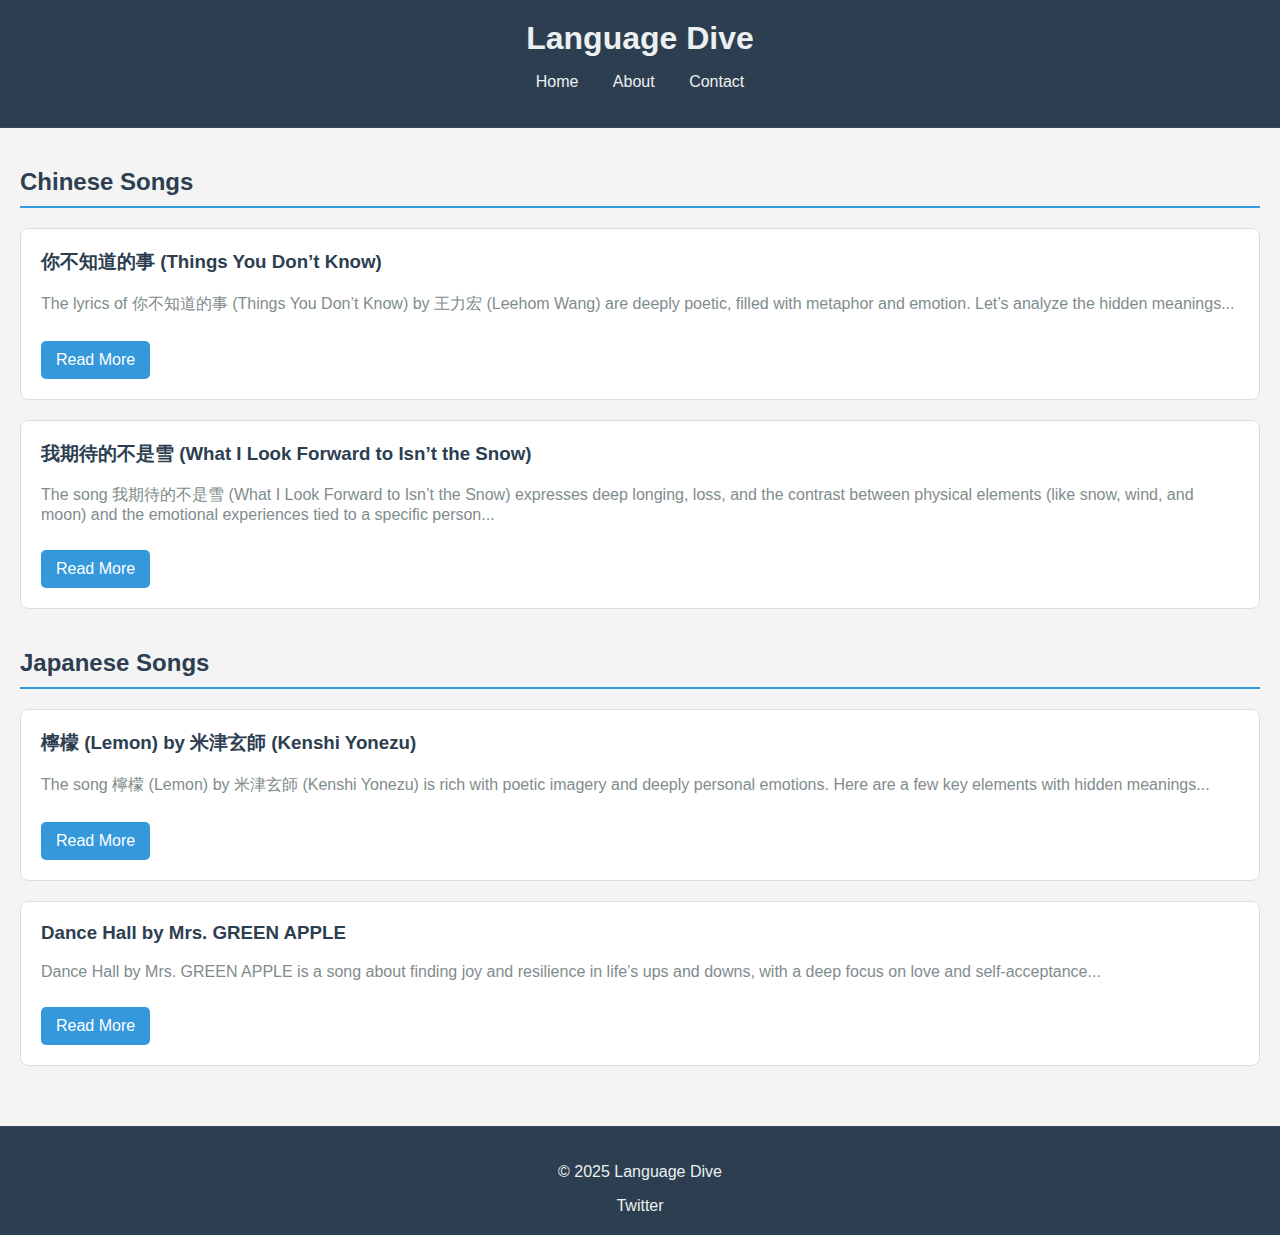
==== index.html @ 9c8c51e6 "snow" ====
<!DOCTYPE html>
<html lang="en">
<head>
    <meta charset="UTF-8">
    <meta name="viewport" content="width=device-width, initial-scale=1.0">
    <title>Language Dive</title>
    <link rel="stylesheet" href="styles.css">
</head>
<body>
    <header>
        <h1>Language Dive</h1>
        <nav>
            <ul>
                <li><a href="#">Home</a></li>
                <li><a href="aboutme.html">About</a></li>
                
                <li><a href="#">Contact</a></li>
            </ul>
        </nav>
    </header>
    <main>
        <section class="category-section">
            <h2 class="category-title">Chinese Songs</h2>
            <article>
                <h3>你不知道的事 (Things You Don’t Know)</h3>
                <p>The lyrics of 你不知道的事 (Things You Don’t Know) by 王力宏 (Leehom Wang) are deeply poetic, filled with metaphor and emotion. Let’s analyze the hidden meanings...</p>
                <a href="full-article-chinese.html" class="read-more">Read More</a>
            </article>
            <!-- Add more Chinese song articles here -->
            <article>
                <h3>我期待的不是雪 (What I Look Forward to Isn’t the Snow) </h3>
                <p>The song 我期待的不是雪 (What I Look Forward to Isn’t the Snow) expresses deep longing, loss, and the contrast between physical elements (like snow, wind, and moon) and the emotional experiences tied to a specific person...</p>
                <a href="full-article-snow.html" class="read-more">Read More</a>
            </article>
        </section>

        <section class="category-section">
            <h2 class="category-title">Japanese Songs</h2>
            <article>
                <h3> 檸檬 (Lemon) by 米津玄師 (Kenshi Yonezu)</h3>
                <p>The song 檸檬 (Lemon) by 米津玄師 (Kenshi Yonezu) is rich with poetic imagery and deeply personal emotions. Here are a few key elements with hidden meanings...</p>
                <a href="full-article-japanese.html" class="read-more">Read More</a>
            </article>
            <!-- Add more Japanese song articles here -->
            <article>
                <h3> Dance Hall by Mrs. GREEN APPLE</h3>
                <p>Dance Hall by Mrs. GREEN APPLE is a song about finding joy and resilience in life’s ups and downs, with a deep focus on love and self-acceptance...</p>
                <a href="full-article-dance.html" class="read-more">Read More</a>
            </article>
        </section>
    </main>
    <footer>
        <p>&copy; 2025 Language Dive</p>
        <div class="social-icons">
            <a href="https://x.com/yona31133">Twitter</a>
        </div>
    </footer>
</body>
</html>
---- styles.css ----
body {
    font-family: 'Roboto', sans-serif;
    color: #333;
    background-color: #f4f4f4;
    margin: 0;
    padding: 0;
}

header {
    background-color: #2c3e50;
    padding: 20px;
    text-align: center;
    border-bottom: 1px solid #34495e;
}

header h1 {
    color: #ecf0f1;
    margin: 0;
}

nav ul {
    list-style: none;
    padding: 0;
}

nav ul li {
    display: inline;
    margin: 0 15px;
}

nav ul li a {
    text-decoration: none;
    color: #ecf0f1;
}

main {
    padding: 20px;
}

.category-section {
    margin-bottom: 40px;
}

.category-title {
    color: #2c3e50;
    border-bottom: 2px solid #3498db;
    padding-bottom: 10px;
    margin-bottom: 20px;
}

article {
    background-color: #fff;
    padding: 20px;
    border: 1px solid #ddd;
    border-radius: 8px;
    margin-bottom: 20px;
}

article h3 {
    color: #2c3e50;
    margin-top: 0;
}

article p {
    color: #7f8c8d;
}

.read-more {
    display: inline-block;
    margin-top: 10px;
    padding: 10px 15px;
    background-color: #3498db;
    color: #fff;
    text-decoration: none;
    border-radius: 5px;
}

.read-more:hover {
    background-color: #2980b9;
}

footer {
    text-align: center;
    padding: 20px;
    background-color: #2c3e50;
    border-top: 1px solid #34495e;
    color: #ecf0f1;
}

.social-icons a {
    margin: 0 10px;
    text-decoration: none;
    color: #ecf0f1;
}

.social-icons a:hover {
    color: #3498db;
}
/* Existing styles from previous CSS */

.about-section {
    max-width: 800px;
    margin: 0 auto;
    padding: 20px;
    background-color: #fff;
    border-radius: 8px;
    box-shadow: 0 2px 4px rgba(0, 0, 0, 0.1);
}

.about-section h2 {
    color: #2c3e50;
    margin-top: 0;
}

.about-section p {
    color: #7f8c8d;
    line-height: 1.6;
    margin-bottom: 20px;
}
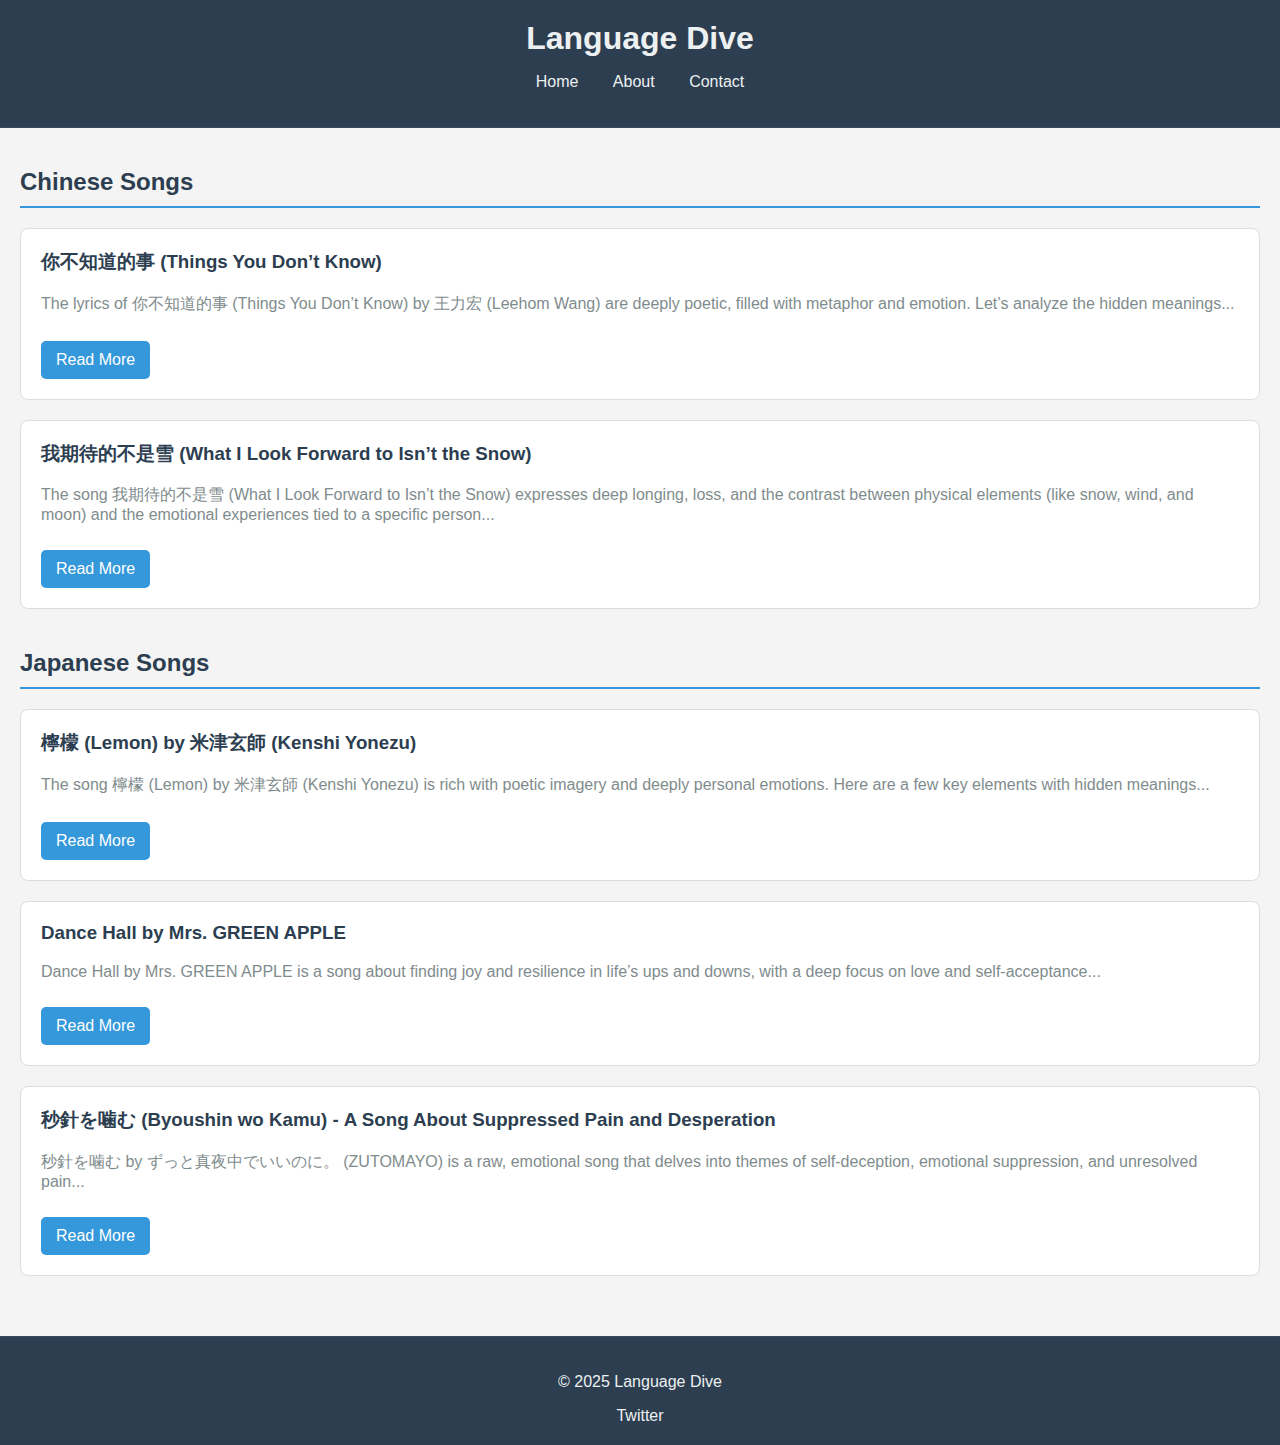
==== commit c882ef90: "byoushin" ====
--- a/index.html
+++ b/index.html
@@ -5,6 +5,8 @@
     <meta name="viewport" content="width=device-width, initial-scale=1.0">
     <title>Language Dive</title>
     <link rel="stylesheet" href="styles.css">
+    <script async src="https://pagead2.googlesyndication.com/pagead/js/adsbygoogle.js?client=ca-pub-9302344636988432"
+     crossorigin="anonymous"></script>
 </head>
 <body>
     <header>
@@ -47,6 +49,11 @@
                 <p>Dance Hall by Mrs. GREEN APPLE is a song about finding joy and resilience in life’s ups and downs, with a deep focus on love and self-acceptance...</p>
                 <a href="full-article-dance.html" class="read-more">Read More</a>
             </article>
+            <article>
+                <h3>秒針を噛む (Byoushin wo Kamu) - A Song About Suppressed Pain and Desperation</h3>
+                <p>秒針を噛む by ずっと真夜中でいいのに。 (ZUTOMAYO) is a raw, emotional song that delves into themes of self-deception, emotional suppression, and unresolved pain...</p>
+                <a href="byoushin.html" class="read-more">Read More</a>
+            </article>
         </section>
     </main>
     <footer>
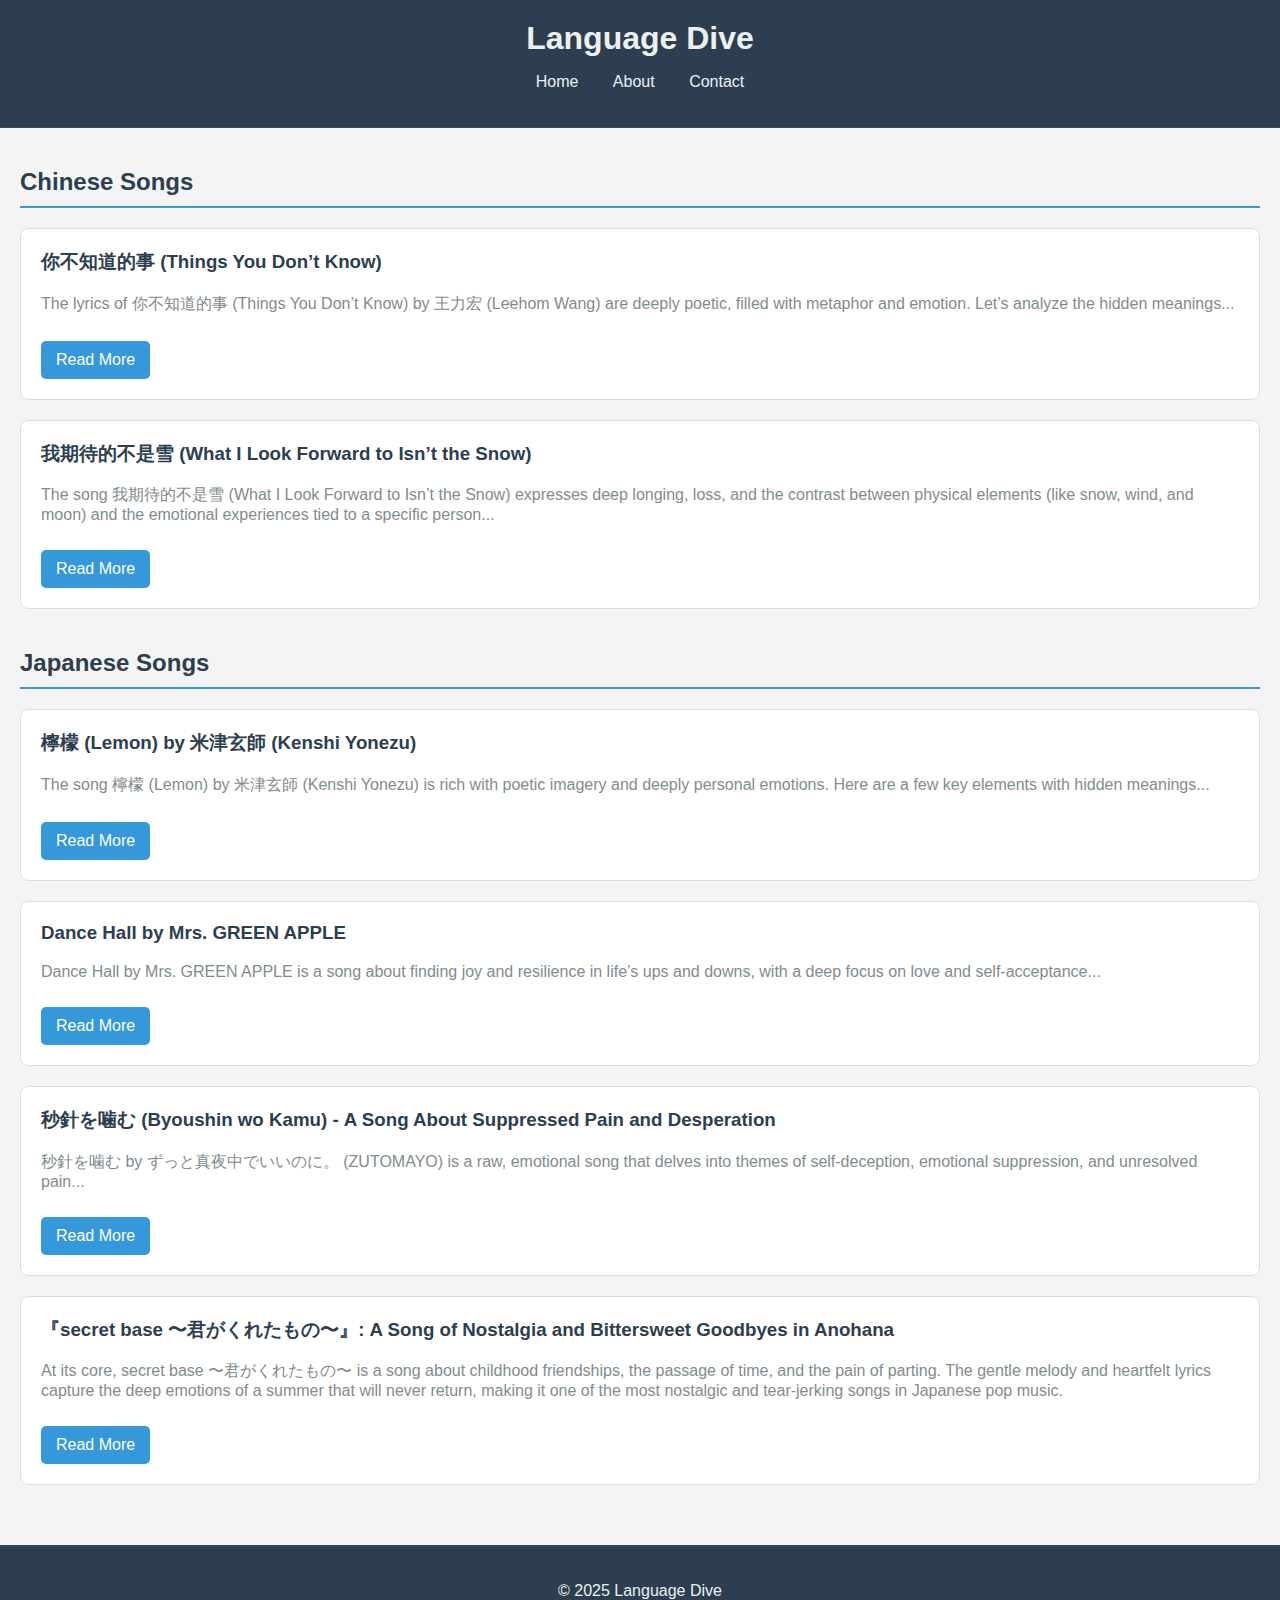
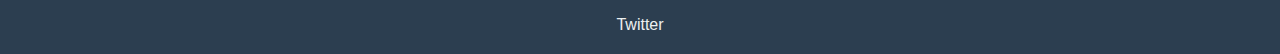
==== commit 92da64f9: "secretbase" ====
--- a/index.html
+++ b/index.html
@@ -54,6 +54,11 @@
                 <p>秒針を噛む by ずっと真夜中でいいのに。 (ZUTOMAYO) is a raw, emotional song that delves into themes of self-deception, emotional suppression, and unresolved pain...</p>
                 <a href="byoushin.html" class="read-more">Read More</a>
             </article>
+            <article>
+                <h3>『secret base 〜君がくれたもの〜』: A Song of Nostalgia and Bittersweet Goodbyes in Anohana</h3>
+                <p>At its core, secret base 〜君がくれたもの〜 is a song about childhood friendships, the passage of time, and the pain of parting. The gentle melody and heartfelt lyrics capture the deep emotions of a summer that will never return, making it one of the most nostalgic and tear-jerking songs in Japanese pop music.</p>
+                <a href="secretbase.html" class="read-more">Read More</a>
+            </article>
         </section>
     </main>
     <footer>
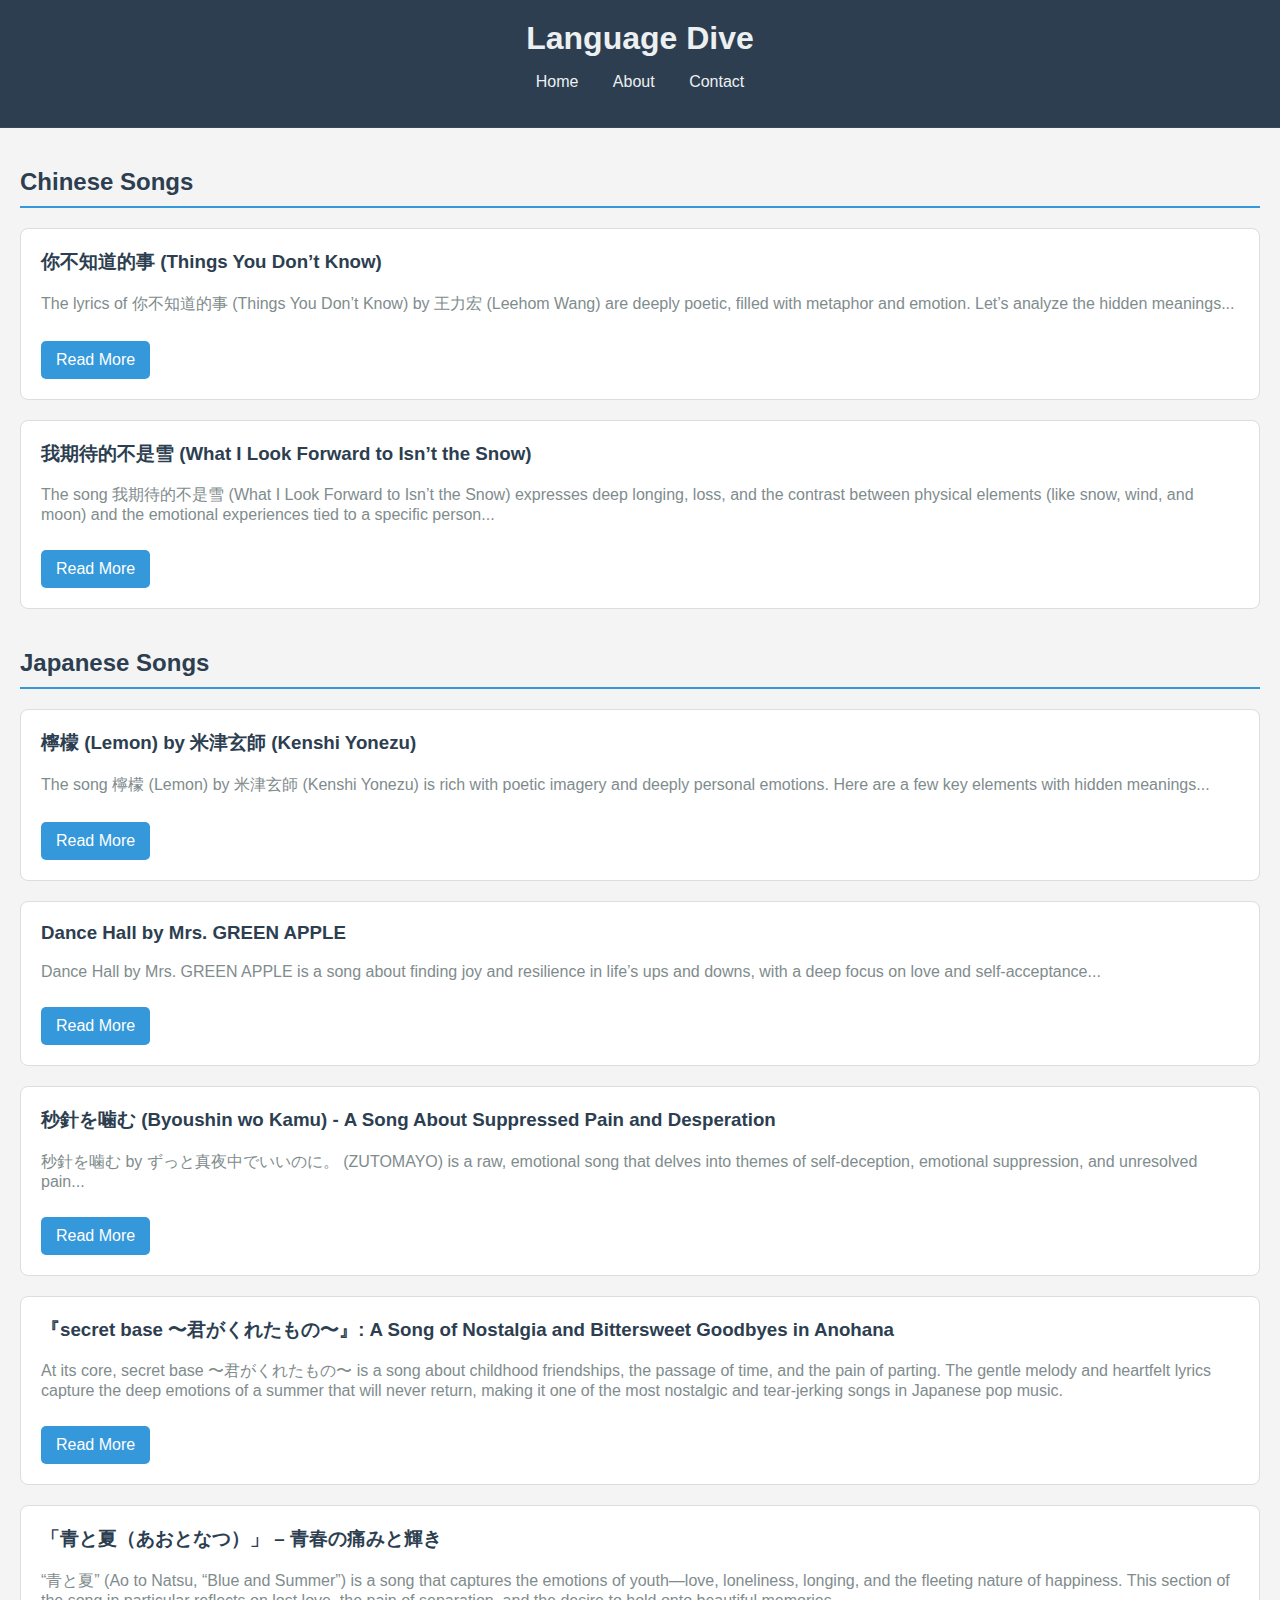
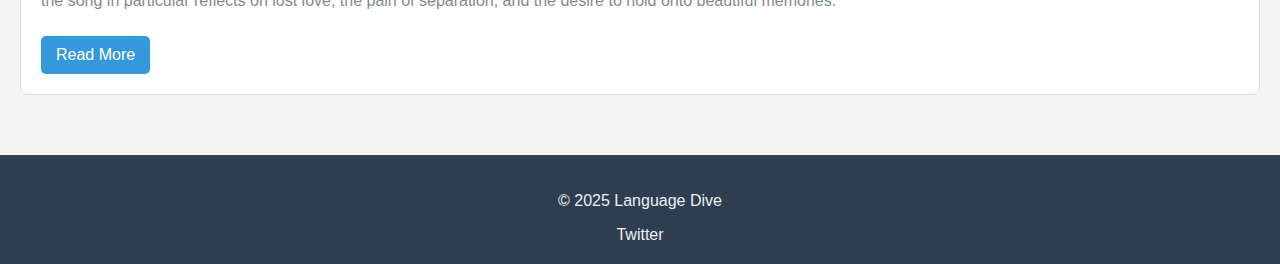
==== commit 130662d6: "bluesummer" ====
--- a/index.html
+++ b/index.html
@@ -59,6 +59,11 @@
                 <p>At its core, secret base 〜君がくれたもの〜 is a song about childhood friendships, the passage of time, and the pain of parting. The gentle melody and heartfelt lyrics capture the deep emotions of a summer that will never return, making it one of the most nostalgic and tear-jerking songs in Japanese pop music.</p>
                 <a href="secretbase.html" class="read-more">Read More</a>
             </article>
+            <article>
+                <h3>「青と夏（あおとなつ）」 – 青春の痛みと輝き</h3>
+                <p>“青と夏” (Ao to Natsu, “Blue and Summer”) is a song that captures the emotions of youth—love, loneliness, longing, and the fleeting nature of happiness. This section of the song in particular reflects on lost love, the pain of separation, and the desire to hold onto beautiful memories.</p>
+                <a href="secretbase.html" class="read-more">Read More</a>
+            </article>
         </section>
     </main>
     <footer>
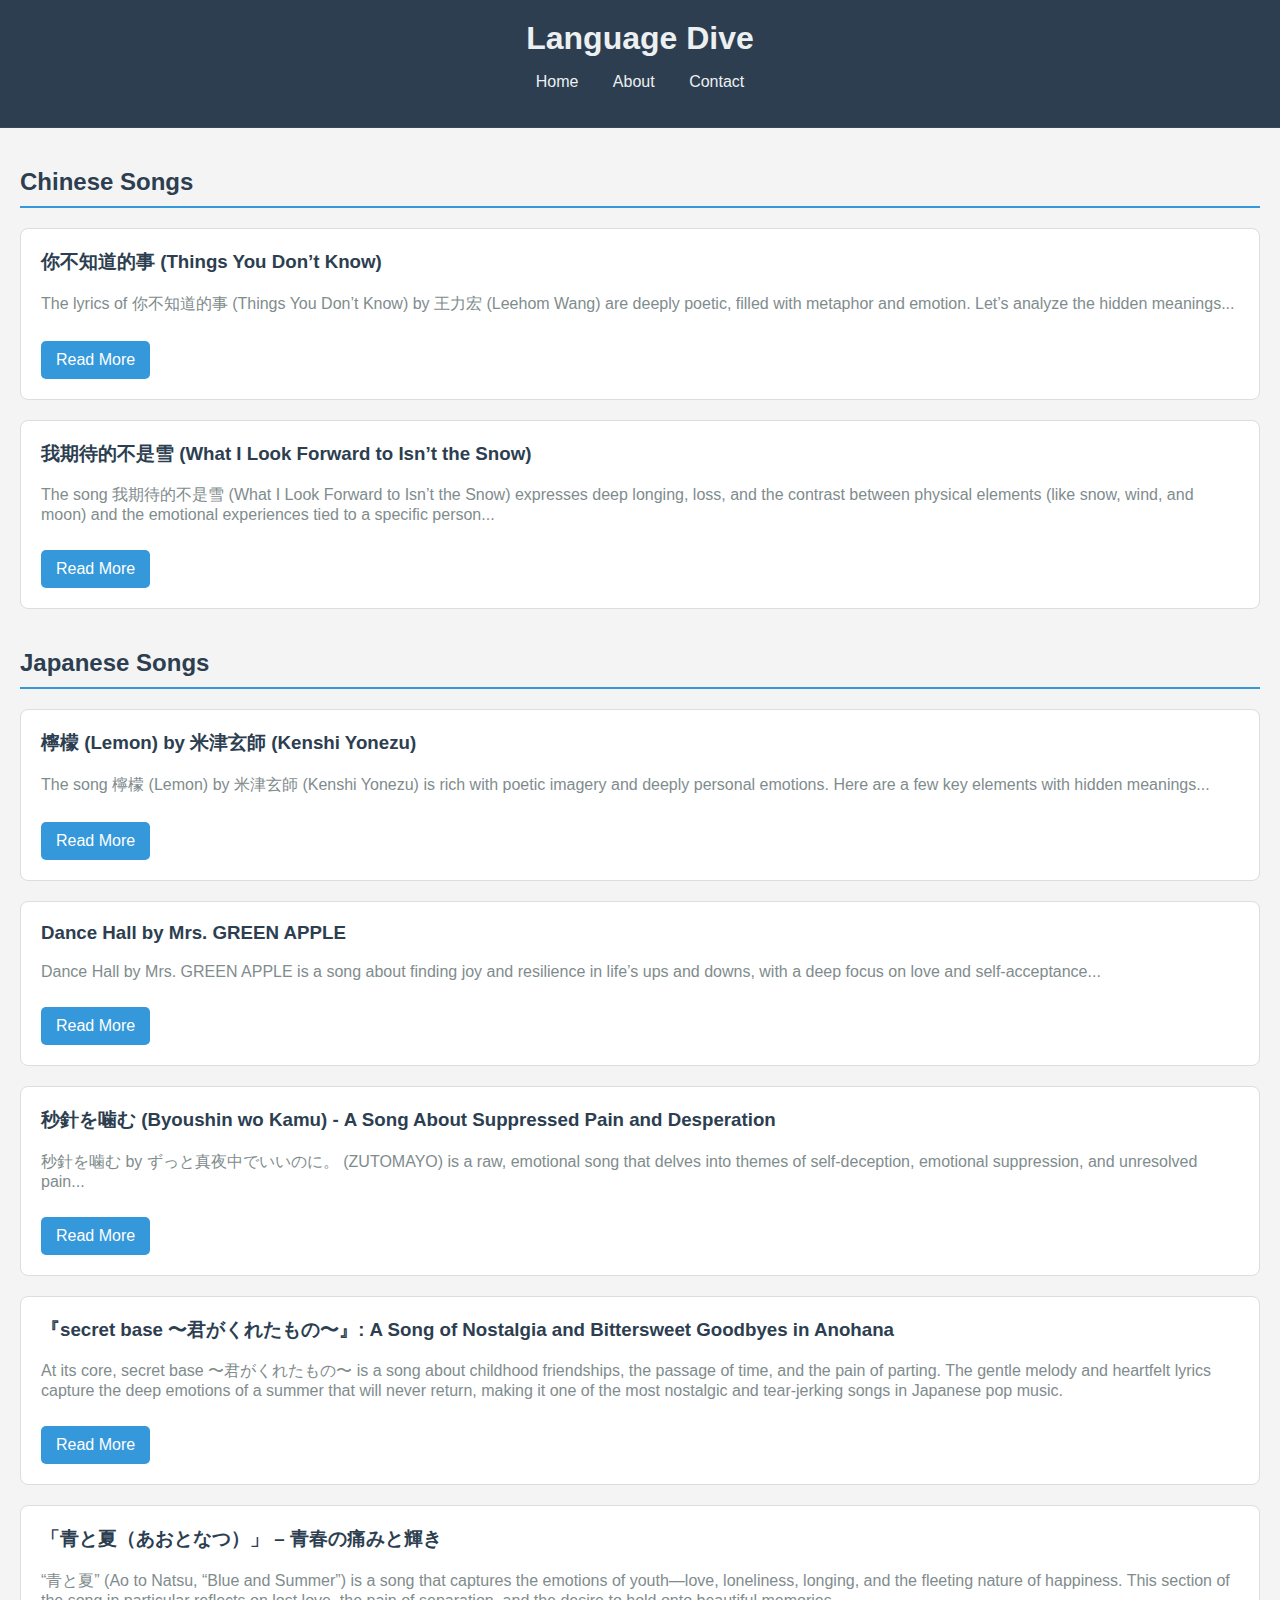
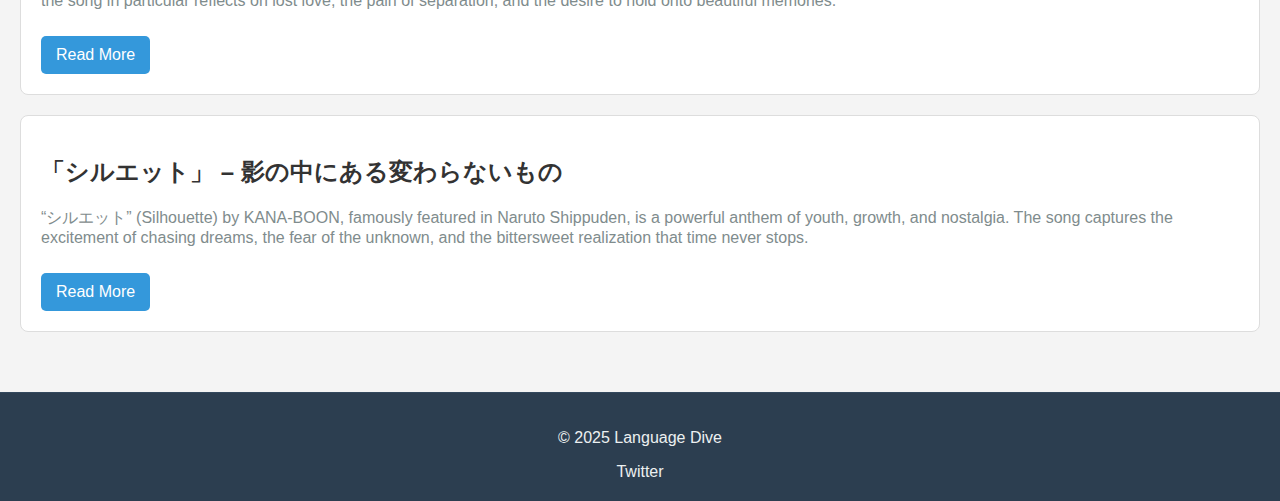
==== commit 5ab72594: "silhouette" ====
--- a/index.html
+++ b/index.html
@@ -62,7 +62,12 @@
             <article>
                 <h3>「青と夏（あおとなつ）」 – 青春の痛みと輝き</h3>
                 <p>“青と夏” (Ao to Natsu, “Blue and Summer”) is a song that captures the emotions of youth—love, loneliness, longing, and the fleeting nature of happiness. This section of the song in particular reflects on lost love, the pain of separation, and the desire to hold onto beautiful memories.</p>
-                <a href="secretbase.html" class="read-more">Read More</a>
+                <a href="bluesummer.html" class="read-more">Read More</a>
+            </article>
+            <article>
+                <h2>「シルエット」 – 影の中にある変わらないもの</h2>
+                <p>“シルエット” (Silhouette) by KANA-BOON, famously featured in Naruto Shippuden, is a powerful anthem of youth, growth, and nostalgia. The song captures the excitement of chasing dreams, the fear of the unknown, and the bittersweet realization that time never stops.</p>
+                <a href="silhouette.html" class="read-more">Read More</a>
             </article>
         </section>
     </main>
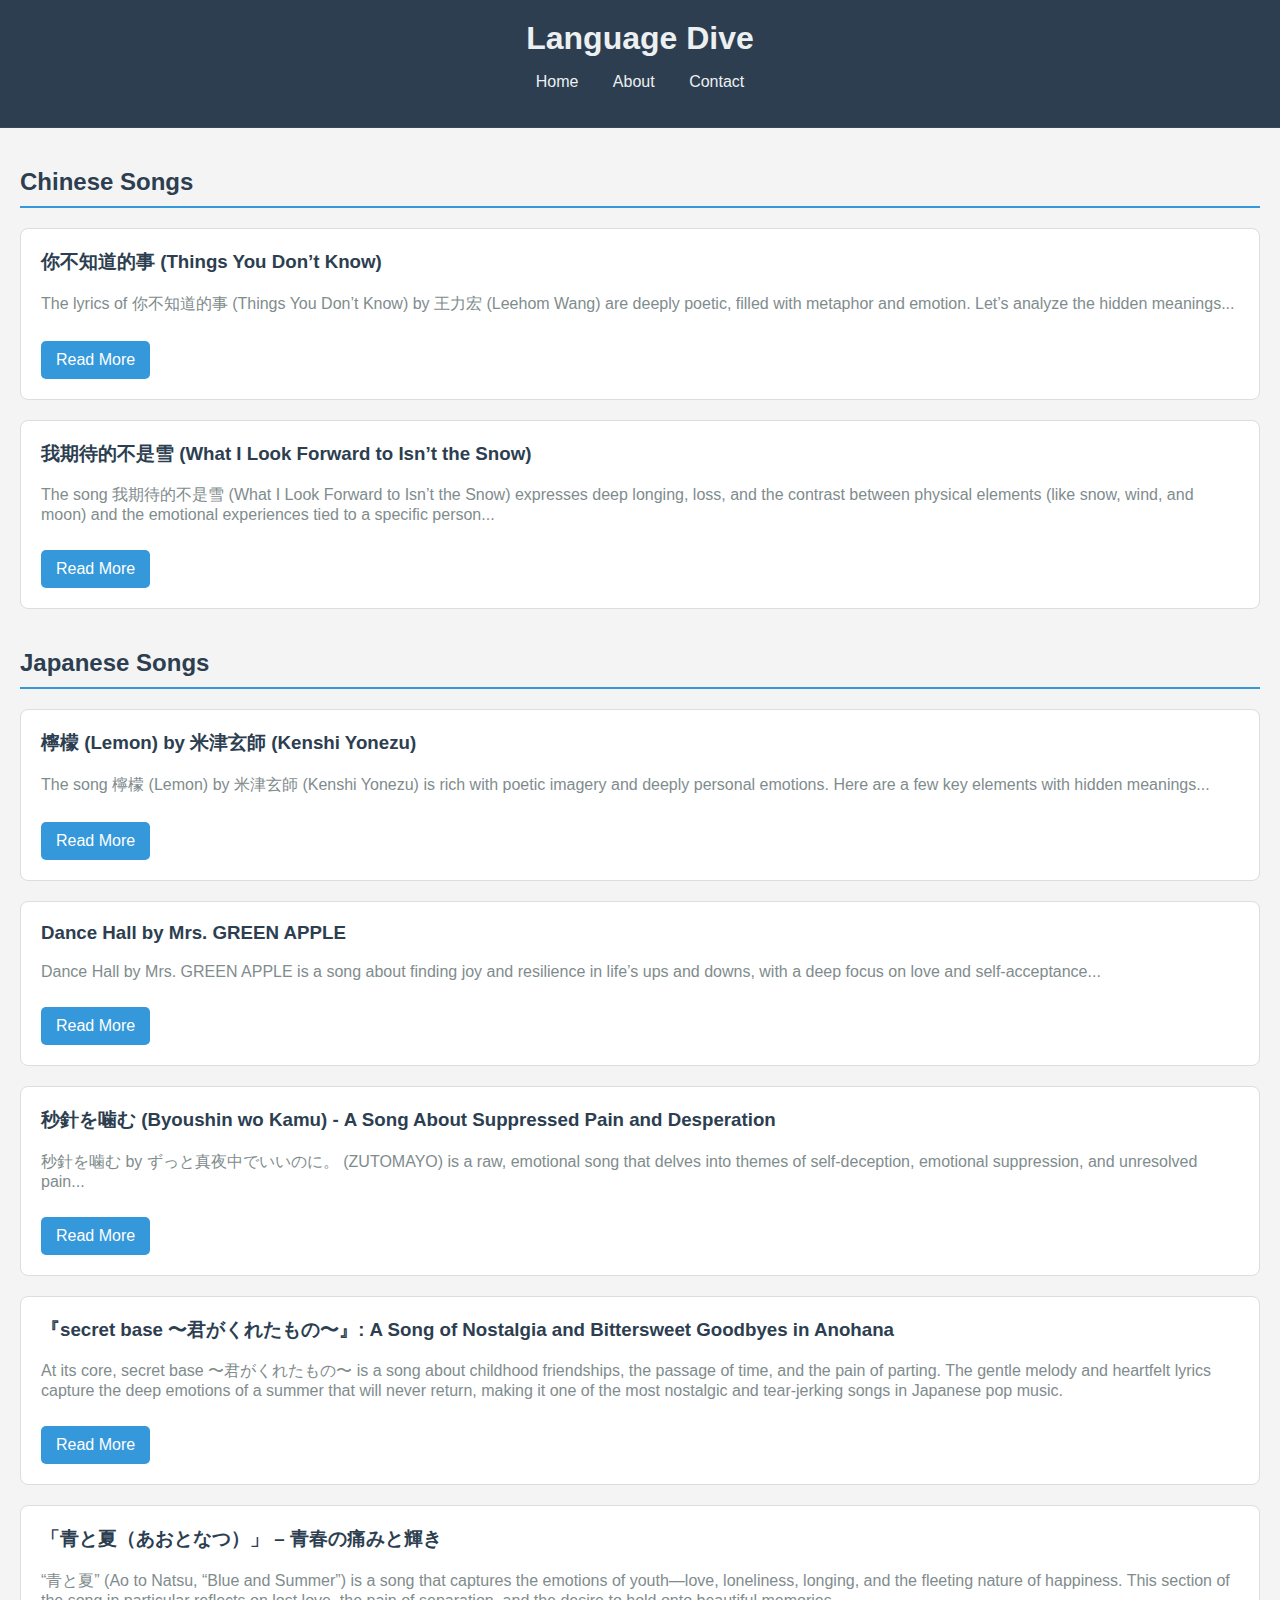
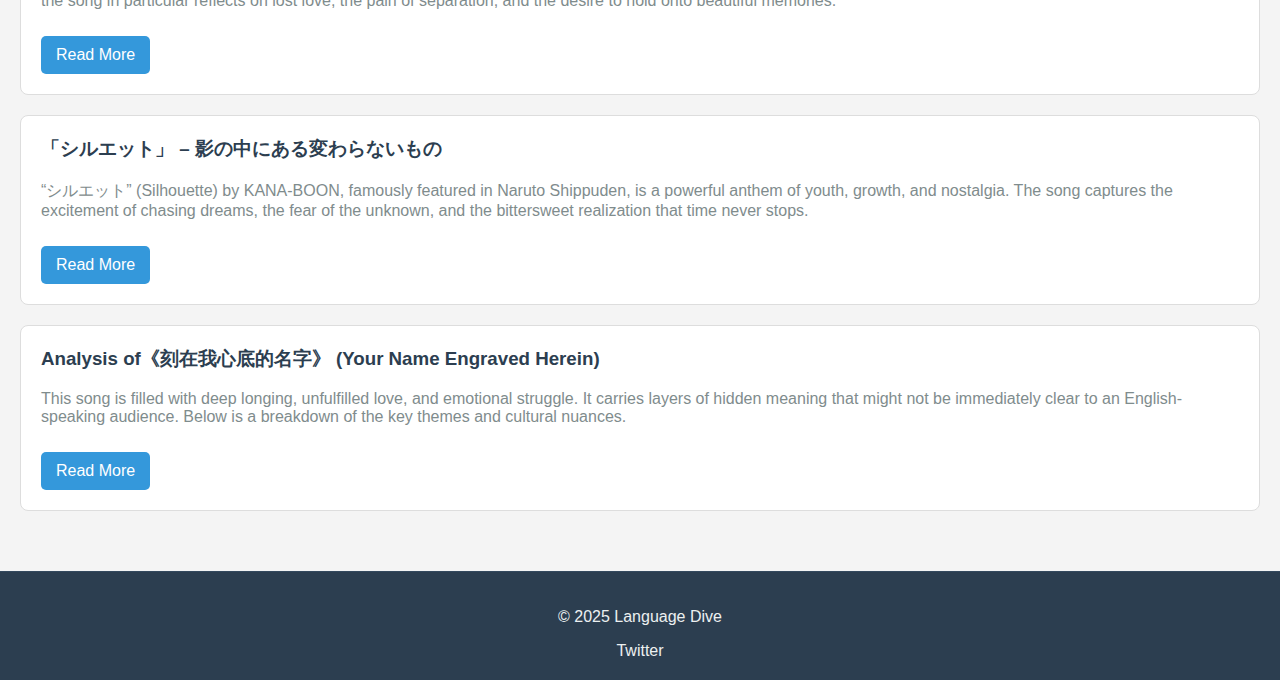
==== commit b6e75ffd: "engrave" ====
--- a/index.html
+++ b/index.html
@@ -65,9 +65,14 @@
                 <a href="bluesummer.html" class="read-more">Read More</a>
             </article>
             <article>
-                <h2>「シルエット」 – 影の中にある変わらないもの</h2>
+                <h3>「シルエット」 – 影の中にある変わらないもの</h3>
                 <p>“シルエット” (Silhouette) by KANA-BOON, famously featured in Naruto Shippuden, is a powerful anthem of youth, growth, and nostalgia. The song captures the excitement of chasing dreams, the fear of the unknown, and the bittersweet realization that time never stops.</p>
                 <a href="silhouette.html" class="read-more">Read More</a>
+            </article>
+            <article>
+                <h3>Analysis of《刻在我心底的名字》 (Your Name Engraved Herein)</h3>
+                <p>This song is filled with deep longing, unfulfilled love, and emotional struggle. It carries layers of hidden meaning that might not be immediately clear to an English-speaking audience. Below is a breakdown of the key themes and cultural nuances.</p>
+                <a href="engrave.html" class="read-more">Read More</a>
             </article>
         </section>
     </main>
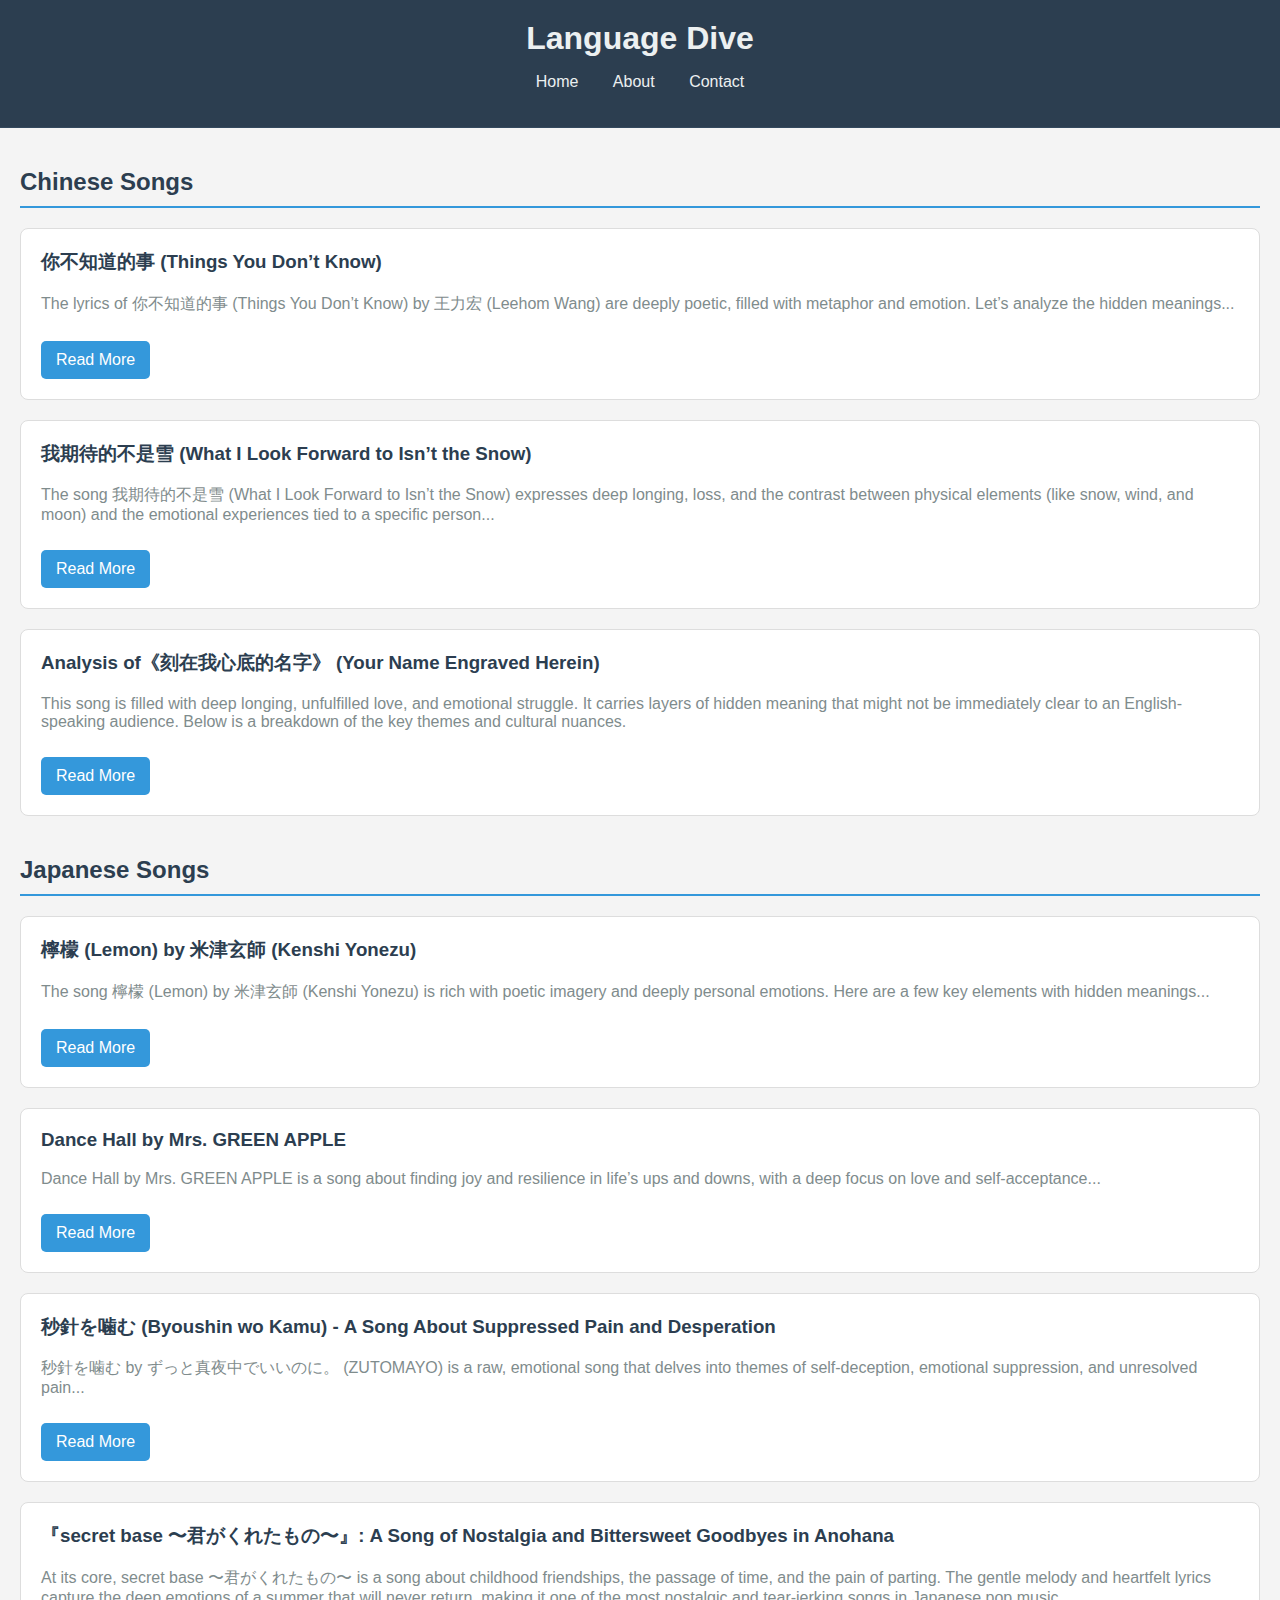
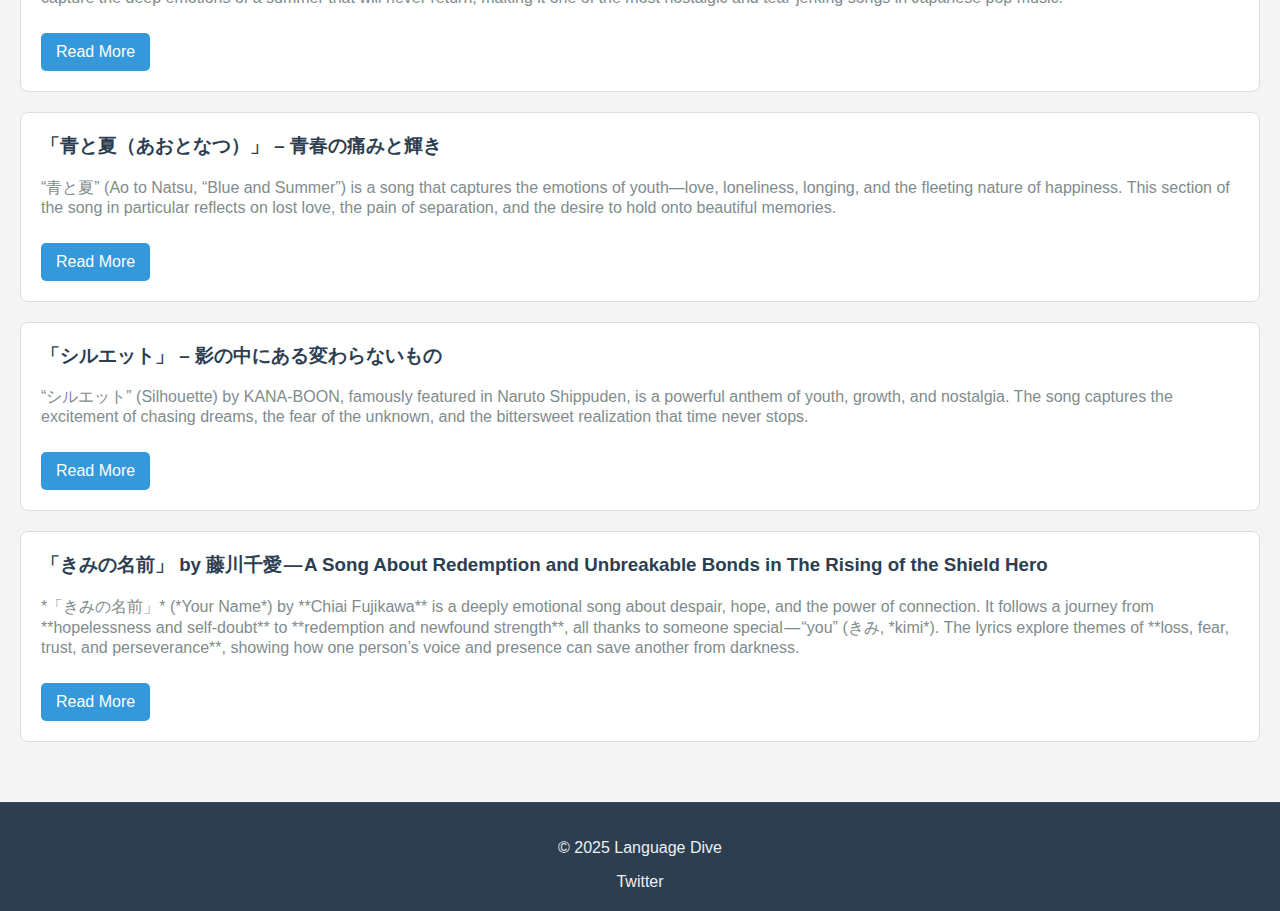
==== commit 84a49269: "shieldhero" ====
--- a/index.html
+++ b/index.html
@@ -33,6 +33,11 @@
                 <h3>我期待的不是雪 (What I Look Forward to Isn’t the Snow) </h3>
                 <p>The song 我期待的不是雪 (What I Look Forward to Isn’t the Snow) expresses deep longing, loss, and the contrast between physical elements (like snow, wind, and moon) and the emotional experiences tied to a specific person...</p>
                 <a href="full-article-snow.html" class="read-more">Read More</a>
+            </article>
+            <article>
+                <h3>Analysis of《刻在我心底的名字》 (Your Name Engraved Herein)</h3>
+                <p>This song is filled with deep longing, unfulfilled love, and emotional struggle. It carries layers of hidden meaning that might not be immediately clear to an English-speaking audience. Below is a breakdown of the key themes and cultural nuances.</p>
+                <a href="engrave.html" class="read-more">Read More</a>
             </article>
         </section>
 
@@ -70,9 +75,9 @@
                 <a href="silhouette.html" class="read-more">Read More</a>
             </article>
             <article>
-                <h3>Analysis of《刻在我心底的名字》 (Your Name Engraved Herein)</h3>
-                <p>This song is filled with deep longing, unfulfilled love, and emotional struggle. It carries layers of hidden meaning that might not be immediately clear to an English-speaking audience. Below is a breakdown of the key themes and cultural nuances.</p>
-                <a href="engrave.html" class="read-more">Read More</a>
+                <h3>「きみの名前」 by 藤川千愛 — A Song About Redemption and Unbreakable Bonds in The Rising of the Shield Hero</h3>
+                <p>*「きみの名前」* (*Your Name*) by **Chiai Fujikawa** is a deeply emotional song about despair, hope, and the power of connection. It follows a journey from **hopelessness and self-doubt** to **redemption and newfound strength**, all thanks to someone special — “you” (きみ, *kimi*). The lyrics explore themes of **loss, fear, trust, and perseverance**, showing how one person’s voice and presence can save another from darkness.</p>
+                <a href="shield.html" class="read-more">Read More</a>
             </article>
         </section>
     </main>
